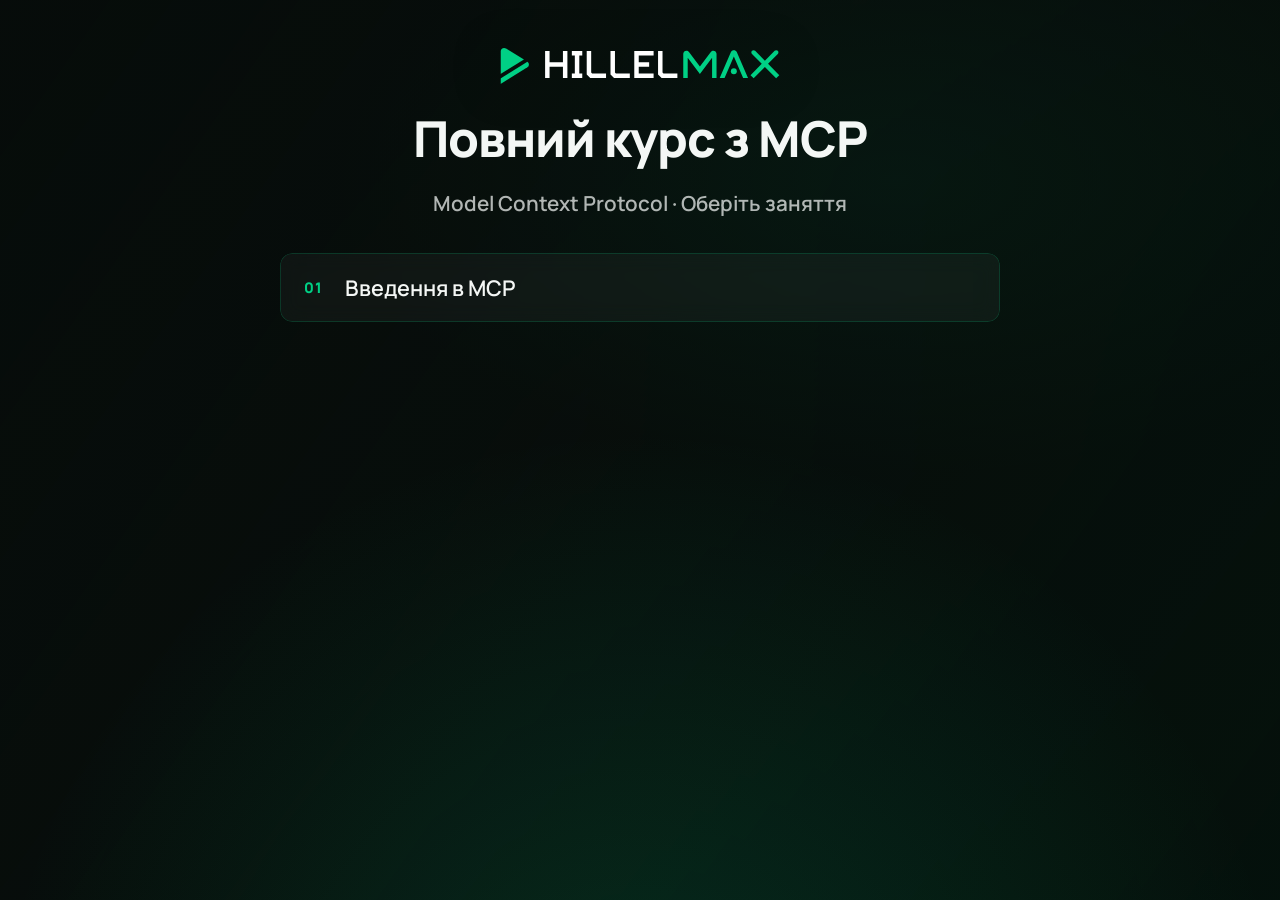
==== index.html @ cdf9f97a "build structure" ====
<!DOCTYPE html>
<html lang="uk">
  <head>
    <meta charset="UTF-8" />
    <meta name="viewport" content="width=device-width, initial-scale=1.0" />
    <title>Hillel MAX — Повний курс з MCP</title>
    <link rel="preconnect" href="https://fonts.googleapis.com" />
    <link rel="preconnect" href="https://fonts.gstatic.com" crossorigin />
    <link
      href="https://fonts.googleapis.com/css2?family=Manrope:wght@400;500;600;700;800&display=swap"
      rel="stylesheet"
    />
    <link rel="stylesheet" href="index.css" />
  </head>
  <body>
    <main class="course-hub">
      <video class="course-hub__video" autoplay muted loop playsinline preload="auto">
        <source src="video%20and%20pcitures/Video/nextflix%20slide.mp4" type="video/mp4" />
      </video>
      <div class="course-hub__scrim" aria-hidden="true"></div>
      <div class="course-hub__glow" aria-hidden="true"></div>

      <div class="course-hub__inner">
        <img
          class="course-hub__logo"
          src="video%20and%20pcitures/Hillel%20MAX%20Logo/logo-w.svg"
          alt="Hillel MAX"
          width="280"
          height="39"
        />
        <h1 class="course-hub__title">Повний курс з MCP</h1>
        <p class="course-hub__subtitle">Model Context Protocol · Оберіть заняття</p>

        <ol class="plan-list">
          <li class="plan-list__item">
            <a class="plan-list__link" target="_blank" rel="noopener noreferrer" href="lesson%201/index.html">
              <span class="plan-list__num">01</span>
              <span class="plan-list__text">Введення в MCP</span>
            </a>
          </li>
        </ol>
      </div>
    </main>
  </body>
</html>
---- index.css ----
:root {
  --hillel-mint: #00d085;
  --hillel-mint-dim: rgba(0, 208, 133, 0.35);
  --bg-dark: #0a0e0c;
  --text: #f4f7f5;
  --text-muted: rgba(244, 247, 245, 0.72);
  --ease-out: cubic-bezier(0.22, 1, 0.36, 1);
  --font: "Manrope", system-ui, sans-serif;
}

*,
*::before,
*::after {
  box-sizing: border-box;
}

html {
  font-size: 112.5%;
}

body {
  margin: 0;
  min-height: 100vh;
  font-family: var(--font);
  background: var(--bg-dark);
  color: var(--text);
}

.course-hub {
  position: relative;
  min-height: 100vh;
  display: flex;
  flex-direction: column;
  align-items: center;
  justify-content: flex-start;
  padding: clamp(1.5rem, 4vw, 2.5rem) clamp(1rem, 3vw, 1.5rem) clamp(2.5rem, 6vw, 4rem);
  overflow-x: hidden;
}

.course-hub__video {
  position: fixed;
  inset: 0;
  width: 100%;
  height: 100%;
  object-fit: cover;
  filter: saturate(1.05) contrast(1.02);
  z-index: 0;
}

.course-hub__scrim {
  position: fixed;
  inset: 0;
  z-index: 1;
  background: linear-gradient(
      125deg,
      rgba(6, 12, 10, 0.9) 0%,
      rgba(6, 14, 11, 0.58) 45%,
      rgba(4, 18, 12, 0.82) 100%
    ),
    radial-gradient(ellipse 80% 60% at 70% 20%, rgba(0, 208, 133, 0.12), transparent 55%);
  pointer-events: none;
}

.course-hub__glow {
  position: fixed;
  inset: -20%;
  z-index: 1;
  background: radial-gradient(circle at 50% 100%, var(--hillel-mint-dim) 0%, transparent 42%);
  opacity: 0.45;
  pointer-events: none;
  animation: glowPulse 8s var(--ease-out) infinite alternate;
}

@keyframes glowPulse {
  from {
    transform: scale(1) translateY(0);
    opacity: 0.35;
  }
  to {
    transform: scale(1.06) translateY(-2%);
    opacity: 0.52;
  }
}

.course-hub__inner {
  position: relative;
  z-index: 2;
  width: min(92vw, 720px);
  display: flex;
  flex-direction: column;
  align-items: center;
  gap: 1.5rem;
}

.course-hub__logo {
  width: min(72vw, 280px);
  height: auto;
  filter: drop-shadow(0 4px 24px rgba(0, 0, 0, 0.35));
}

.course-hub__title {
  margin: 0;
  font-size: clamp(1.65rem, 4.5vw, 2.75rem);
  font-weight: 800;
  line-height: 1.12;
  letter-spacing: -0.02em;
  text-align: center;
  text-wrap: balance;
  max-width: 22ch;
}

.course-hub__subtitle {
  margin: -0.25rem 0 0;
  font-size: clamp(1rem, 2vw, 1.15rem);
  font-weight: 600;
  color: var(--text-muted);
  text-align: center;
}

.plan-list {
  margin: 0.5rem 0 0;
  padding: 0;
  list-style: none;
  display: flex;
  flex-direction: column;
  gap: 0.75rem;
  width: 100%;
}

.plan-list__item {
  margin: 0;
  padding: 0;
  border-radius: 12px;
  overflow: hidden;
}

.plan-list__link {
  display: grid;
  grid-template-columns: auto 1fr;
  gap: 1rem 1.25rem;
  align-items: center;
  padding: 1rem 1.25rem;
  background: rgba(255, 255, 255, 0.04);
  border: 1px solid rgba(0, 208, 133, 0.18);
  border-radius: 12px;
  backdrop-filter: blur(10px);
  text-decoration: none;
  color: inherit;
  transition: border-color 0.35s var(--ease-out), background 0.35s var(--ease-out),
    transform 0.2s var(--ease-out);
}

.plan-list__link:hover {
  border-color: rgba(0, 208, 133, 0.45);
  background: rgba(255, 255, 255, 0.07);
  transform: translateY(-1px);
}

.plan-list__link:active {
  transform: translateY(0);
}

.plan-list__num {
  font-size: 0.8125rem;
  font-weight: 800;
  letter-spacing: 0.08em;
  color: var(--hillel-mint);
  line-height: 1;
}

.plan-list__text {
  font-size: clamp(0.95rem, 1.9vw, 1.2rem);
  line-height: 1.45;
  font-weight: 600;
}
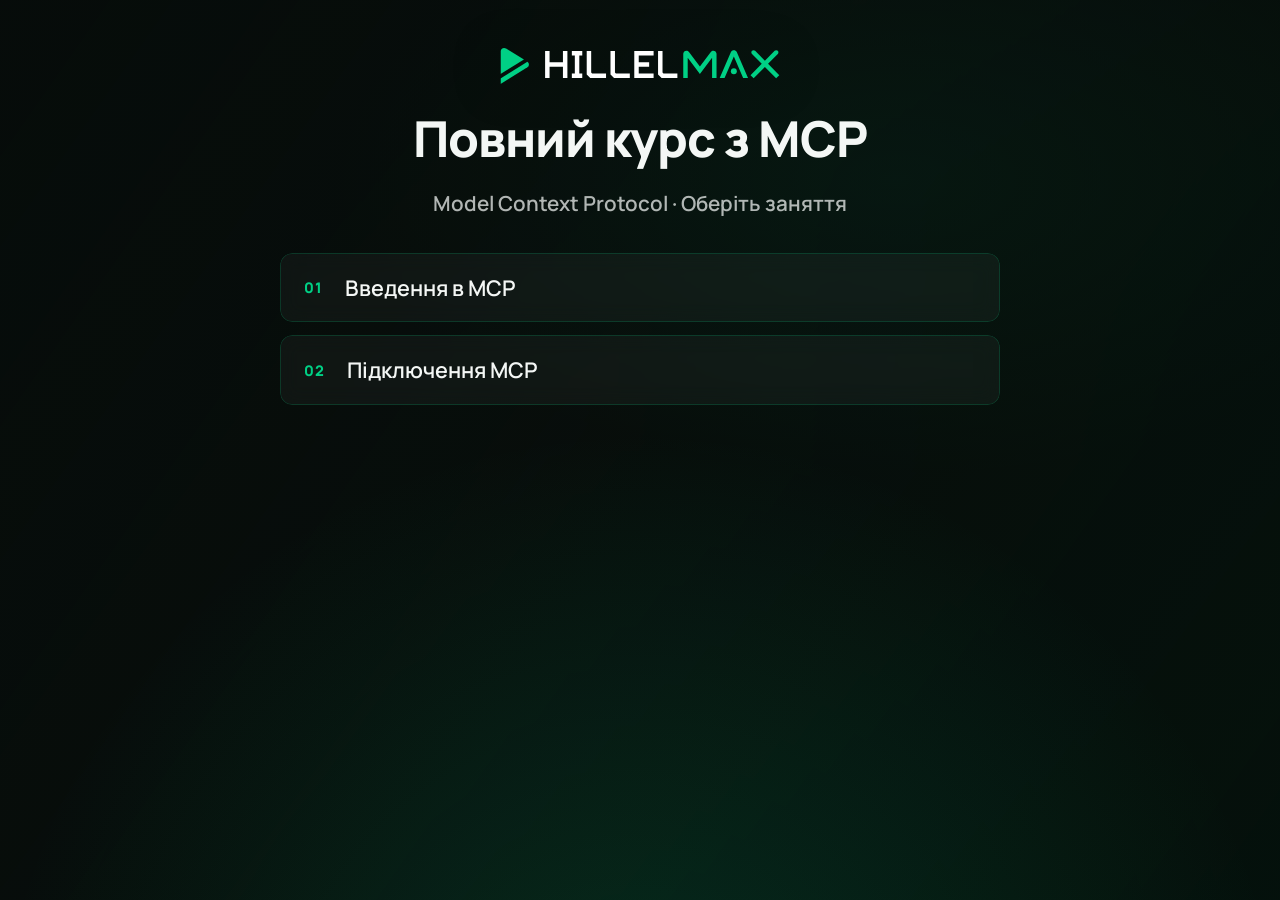
==== commit 697b962c: "Add new lesson "Підключення MCP" with updated structure and content" ====
--- a/index.html
+++ b/index.html
@@ -38,6 +38,12 @@
               <span class="plan-list__text">Введення в MCP</span>
             </a>
           </li>
+          <li class="plan-list__item">
+            <a class="plan-list__link" target="_blank" rel="noopener noreferrer" href="lesson%202/index.html">
+              <span class="plan-list__num">02</span>
+              <span class="plan-list__text">Підключення MCP</span>
+            </a>
+          </li>
         </ol>
       </div>
     </main>
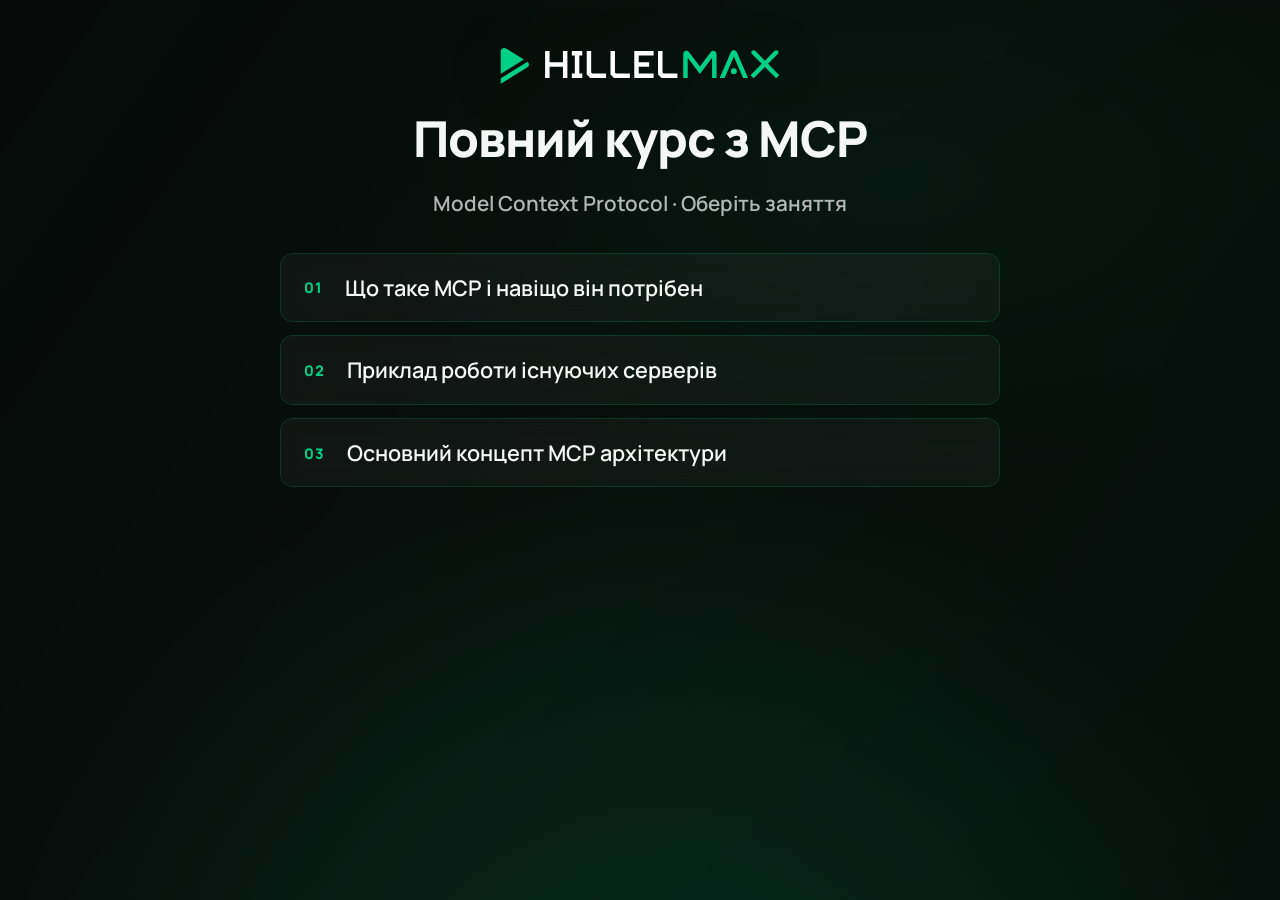
==== commit 8610b844: "Update lesson titles and content for MCP course; add new lesson on MCP architecture" ====
--- a/index.html
+++ b/index.html
@@ -35,13 +35,19 @@
           <li class="plan-list__item">
             <a class="plan-list__link" target="_blank" rel="noopener noreferrer" href="lesson%201/index.html">
               <span class="plan-list__num">01</span>
-              <span class="plan-list__text">Введення в MCP</span>
+              <span class="plan-list__text">Що таке MCP і навіщо він потрібен</span>
             </a>
           </li>
           <li class="plan-list__item">
             <a class="plan-list__link" target="_blank" rel="noopener noreferrer" href="lesson%202/index.html">
               <span class="plan-list__num">02</span>
-              <span class="plan-list__text">Підключення MCP</span>
+              <span class="plan-list__text">Приклад роботи існуючих серверів</span>
+            </a>
+          </li>
+          <li class="plan-list__item">
+            <a class="plan-list__link" target="_blank" rel="noopener noreferrer" href="lesson%203/index.html">
+              <span class="plan-list__num">03</span>
+              <span class="plan-list__text">Основний концепт MCP архітектури</span>
             </a>
           </li>
         </ol>
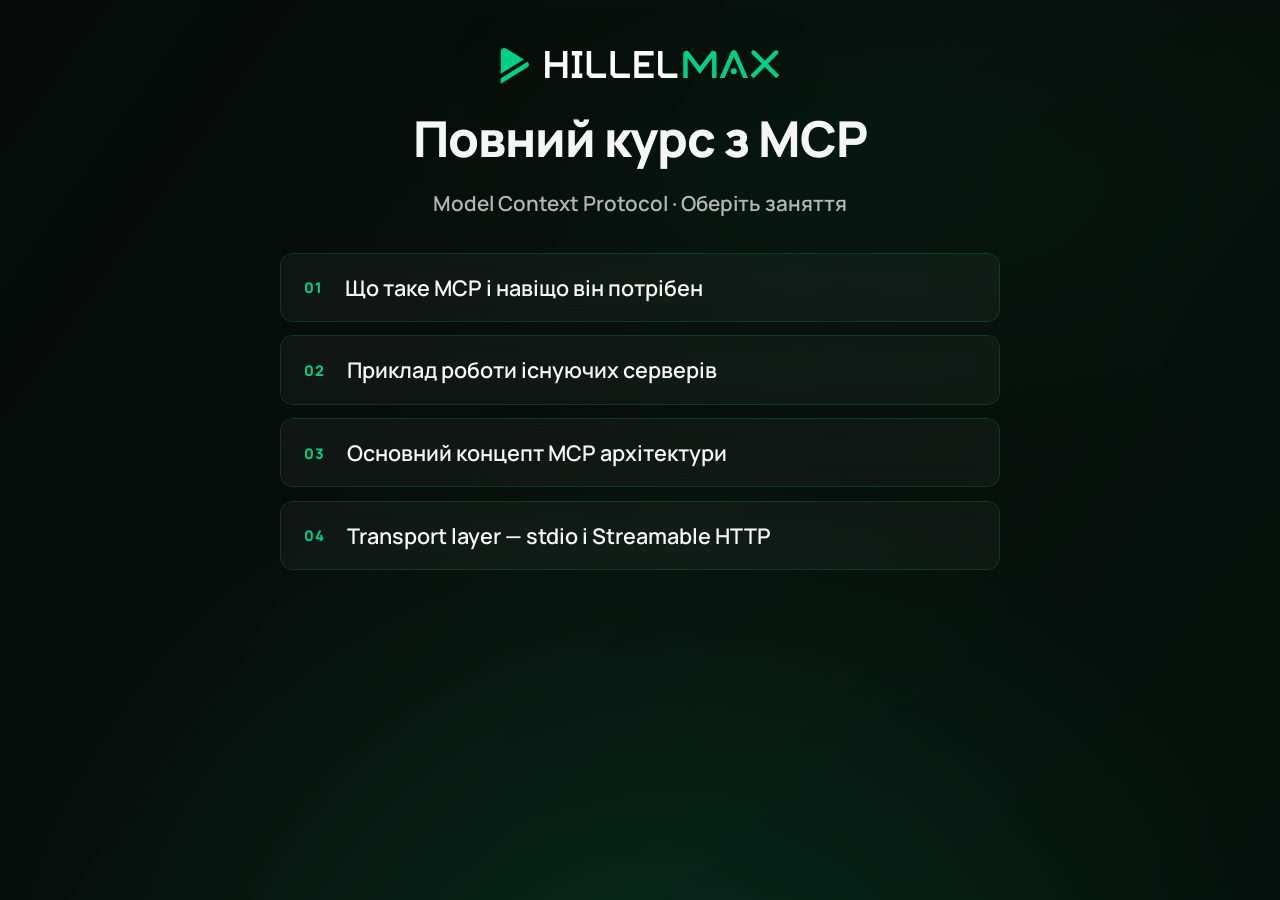
==== commit 606a3049: "Add new lesson "Transport layer — stdio і Streamable HTTP" to MCP course; update index.html and noti" ====
--- a/index.html
+++ b/index.html
@@ -50,6 +50,12 @@
               <span class="plan-list__text">Основний концепт MCP архітектури</span>
             </a>
           </li>
+          <li class="plan-list__item">
+            <a class="plan-list__link" target="_blank" rel="noopener noreferrer" href="lesson%204/index.html">
+              <span class="plan-list__num">04</span>
+              <span class="plan-list__text">Transport layer — stdio і Streamable HTTP</span>
+            </a>
+          </li>
         </ol>
       </div>
     </main>
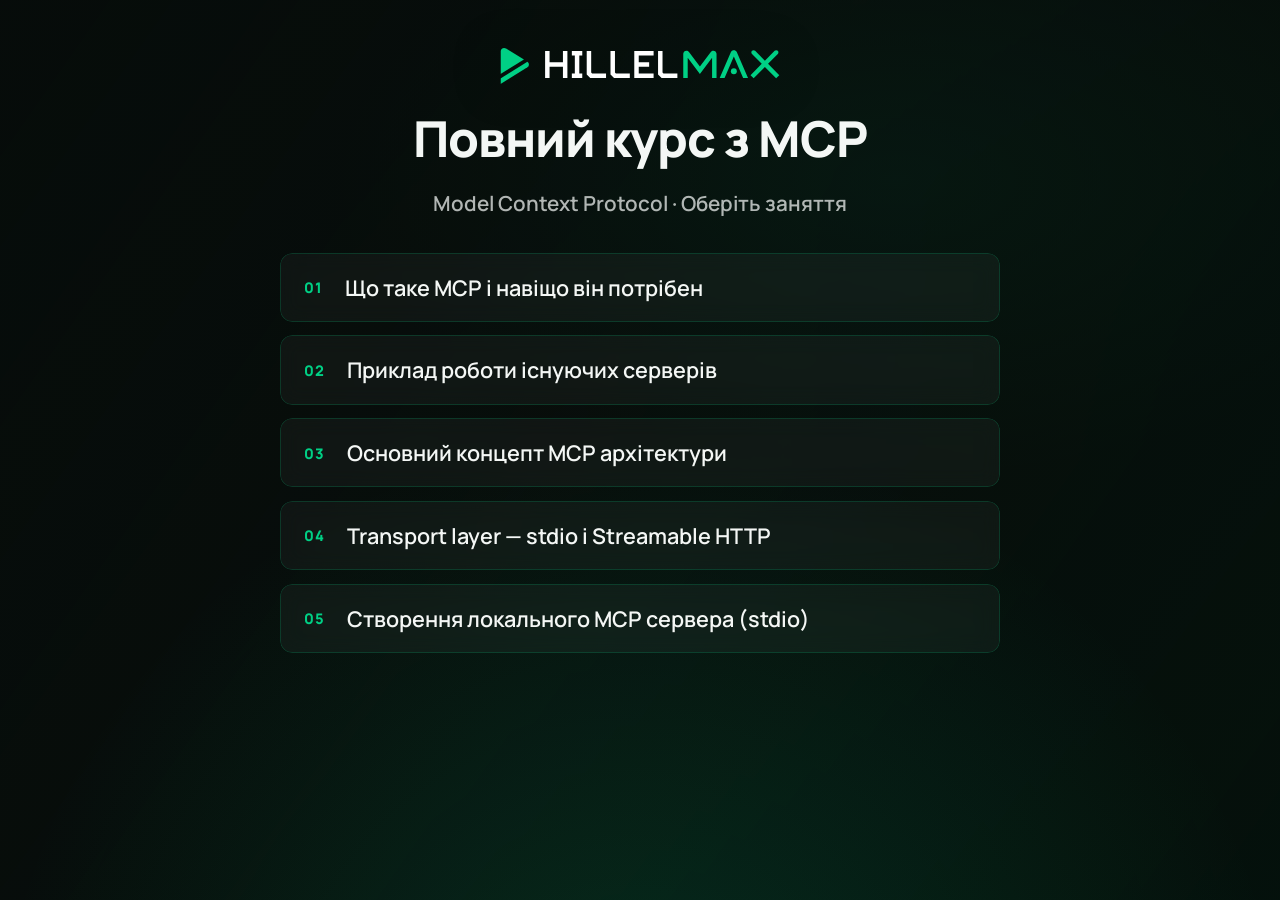
==== commit 9b22e89e: "Add new lesson "Створення локального MCP сервера (stdio)" to MCP course; update index.html and notio" ====
--- a/index.html
+++ b/index.html
@@ -56,6 +56,12 @@
               <span class="plan-list__text">Transport layer — stdio і Streamable HTTP</span>
             </a>
           </li>
+          <li class="plan-list__item">
+            <a class="plan-list__link" target="_blank" rel="noopener noreferrer" href="lesson%205/index.html">
+              <span class="plan-list__num">05</span>
+              <span class="plan-list__text">Створення локального MCP сервера (stdio)</span>
+            </a>
+          </li>
         </ol>
       </div>
     </main>
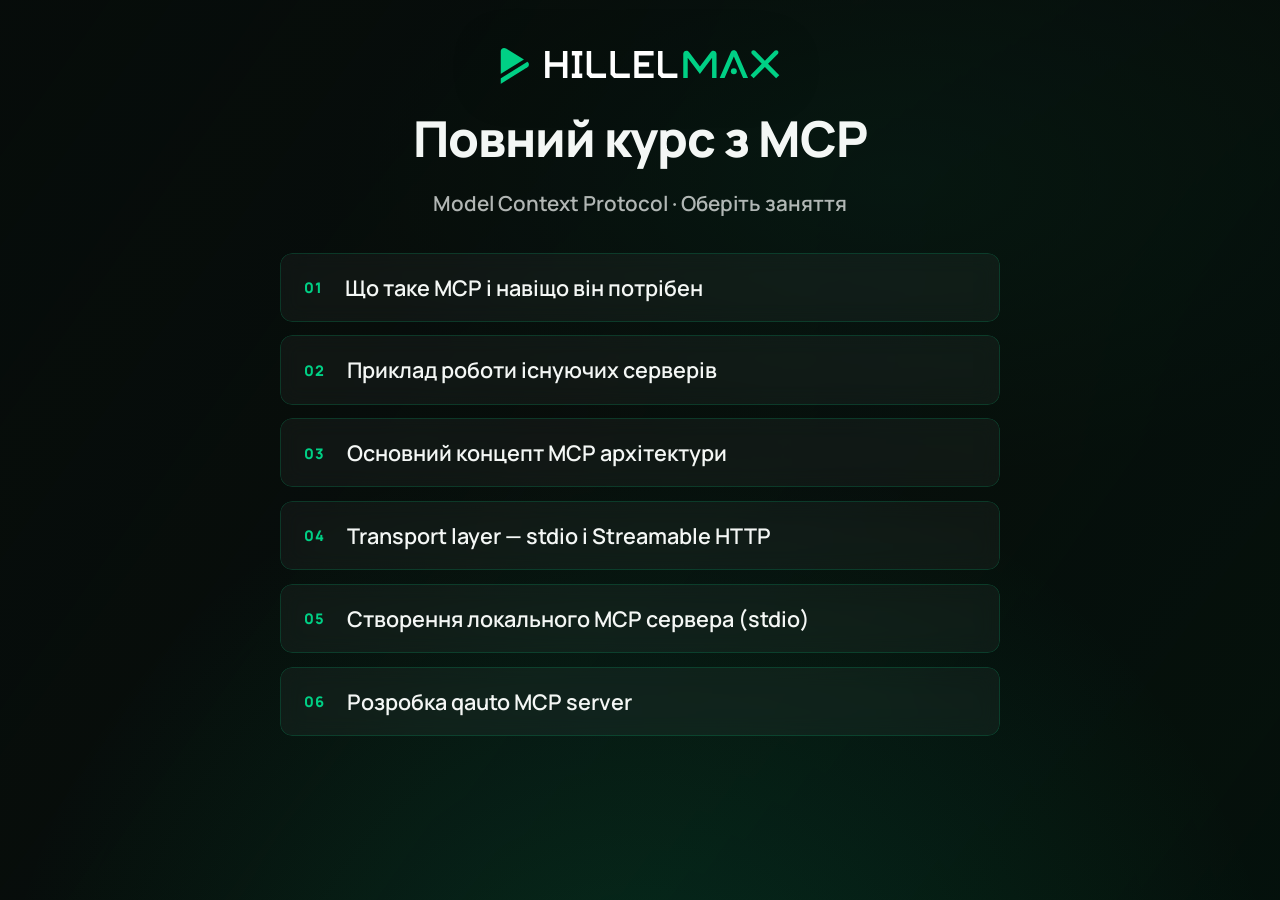
==== commit 3683332f: "Add new lesson "Розробка qauto MCP server" to MCP course; update index.html and notion-ids.json with" ====
--- a/index.html
+++ b/index.html
@@ -62,6 +62,12 @@
               <span class="plan-list__text">Створення локального MCP сервера (stdio)</span>
             </a>
           </li>
+          <li class="plan-list__item">
+            <a class="plan-list__link" target="_blank" rel="noopener noreferrer" href="lesson%206/index.html">
+              <span class="plan-list__num">06</span>
+              <span class="plan-list__text">Розробка qauto MCP server</span>
+            </a>
+          </li>
         </ol>
       </div>
     </main>
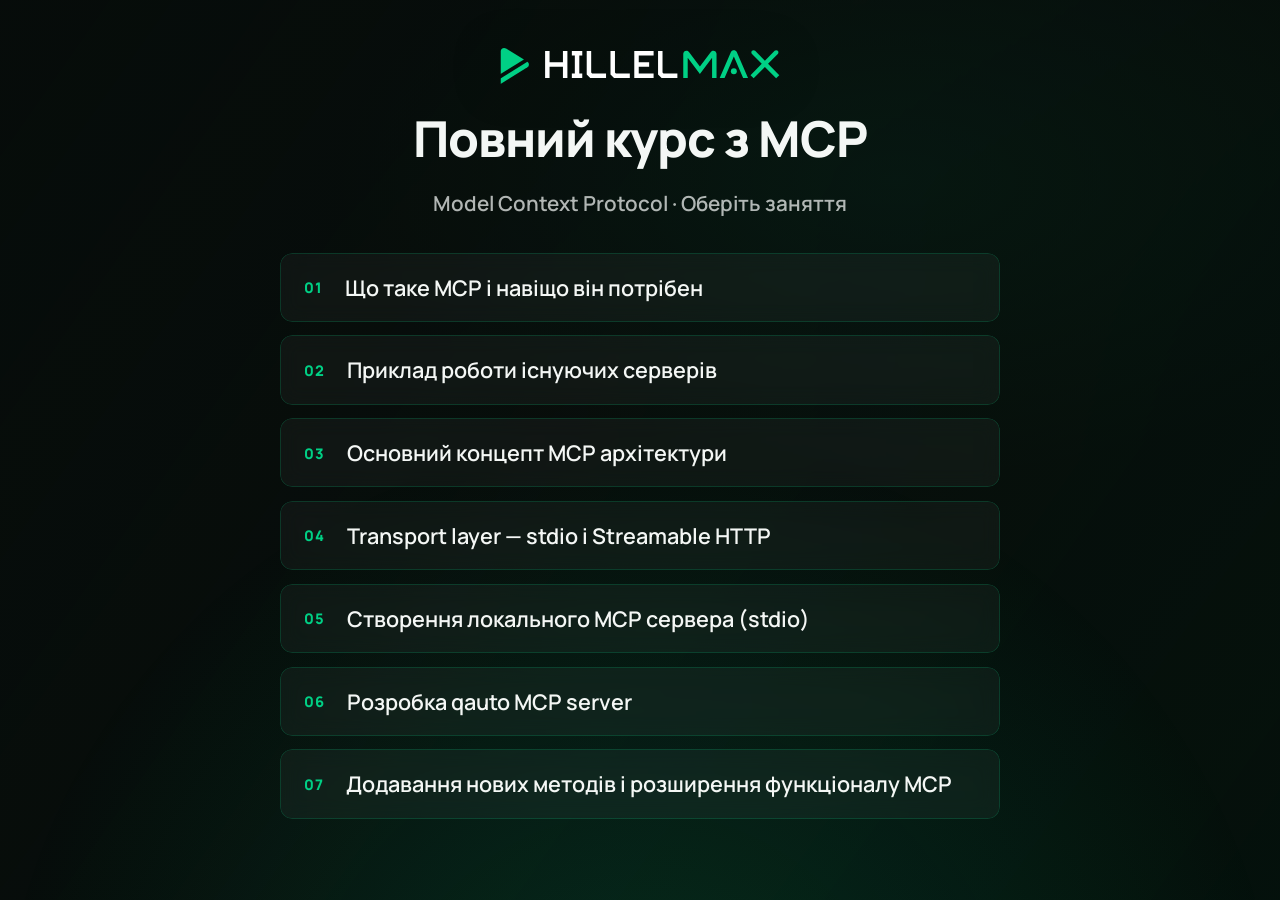
==== commit 63529911: "Remove outdated steps from lesson 6 in index.html; update content to reflect current functionality o" ====
--- a/index.html
+++ b/index.html
@@ -68,6 +68,12 @@
               <span class="plan-list__text">Розробка qauto MCP server</span>
             </a>
           </li>
+          <li class="plan-list__item">
+            <a class="plan-list__link" target="_blank" rel="noopener noreferrer" href="lesson%207/index.html">
+              <span class="plan-list__num">07</span>
+              <span class="plan-list__text">Додавання нових методів і розширення функціоналу MCP</span>
+            </a>
+          </li>
         </ol>
       </div>
     </main>
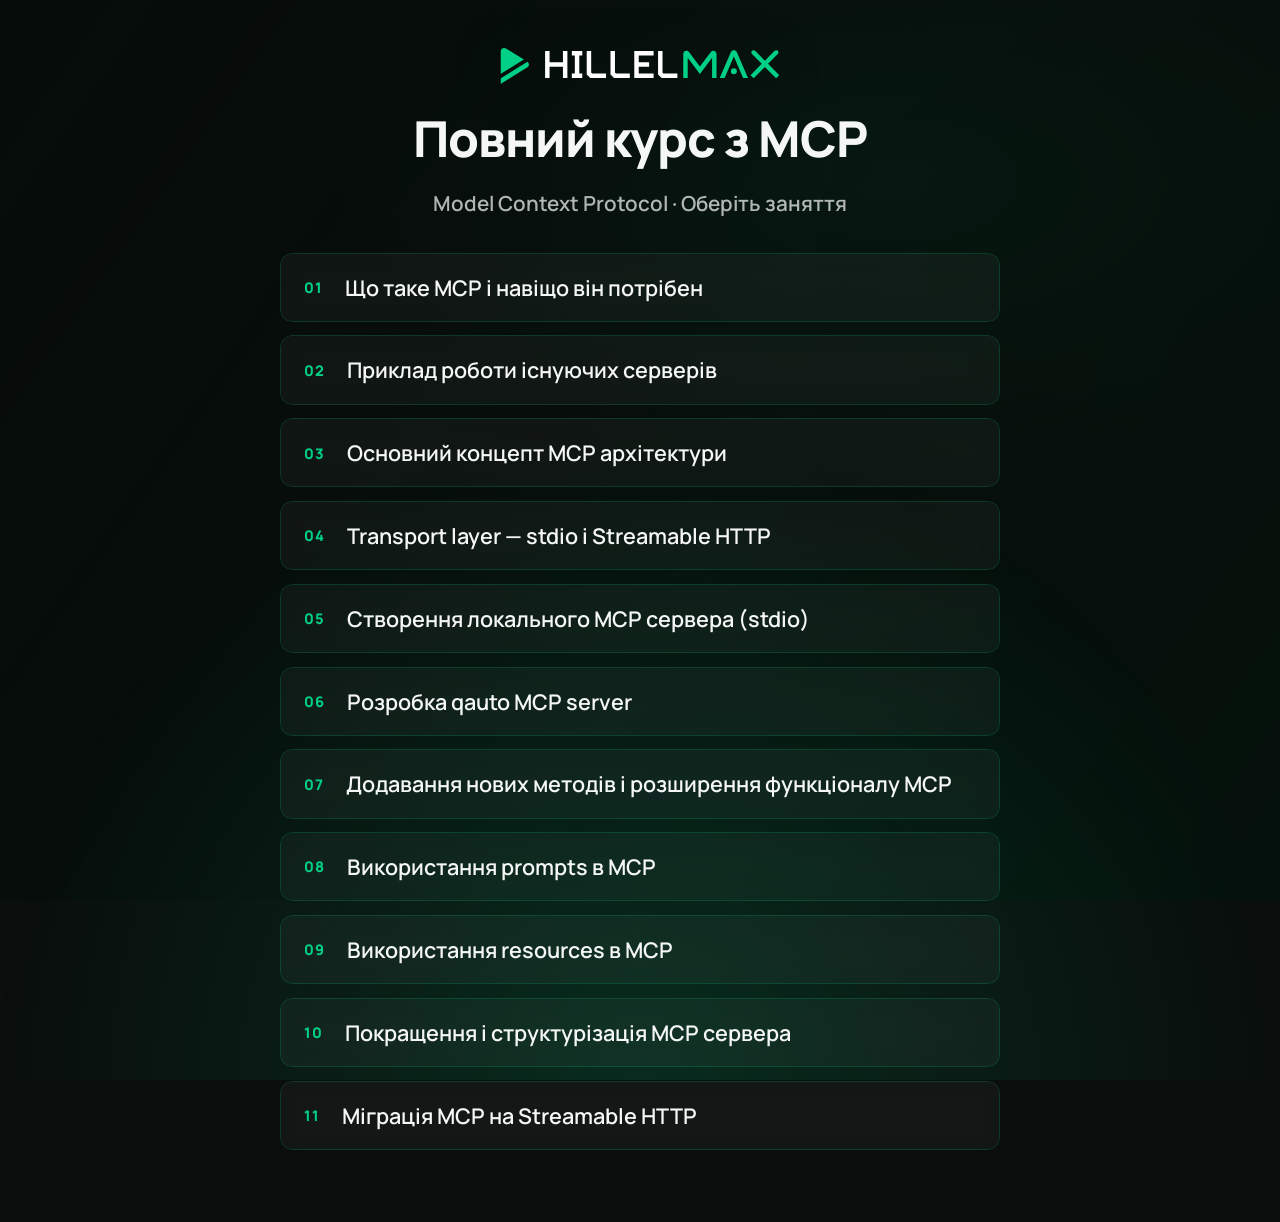
==== commit 07006d2d: "Sync course hub, lecture ids, and gitignore." ====
--- a/index.html
+++ b/index.html
@@ -74,6 +74,30 @@
               <span class="plan-list__text">Додавання нових методів і розширення функціоналу MCP</span>
             </a>
           </li>
+          <li class="plan-list__item">
+            <a class="plan-list__link" target="_blank" rel="noopener noreferrer" href="lesson%208/index.html">
+              <span class="plan-list__num">08</span>
+              <span class="plan-list__text">Використання prompts в MCP</span>
+            </a>
+          </li>
+          <li class="plan-list__item">
+            <a class="plan-list__link" target="_blank" rel="noopener noreferrer" href="lesson%209/index.html">
+              <span class="plan-list__num">09</span>
+              <span class="plan-list__text">Використання resources в MCP</span>
+            </a>
+          </li>
+          <li class="plan-list__item">
+            <a class="plan-list__link" target="_blank" rel="noopener noreferrer" href="lesson%2010/index.html">
+              <span class="plan-list__num">10</span>
+              <span class="plan-list__text">Покращення і структурізація MCP сервера</span>
+            </a>
+          </li>
+          <li class="plan-list__item">
+            <a class="plan-list__link" target="_blank" rel="noopener noreferrer" href="lesson%2011/index.html">
+              <span class="plan-list__num">11</span>
+              <span class="plan-list__text">Міграція MCP на Streamable HTTP</span>
+            </a>
+          </li>
         </ol>
       </div>
     </main>
